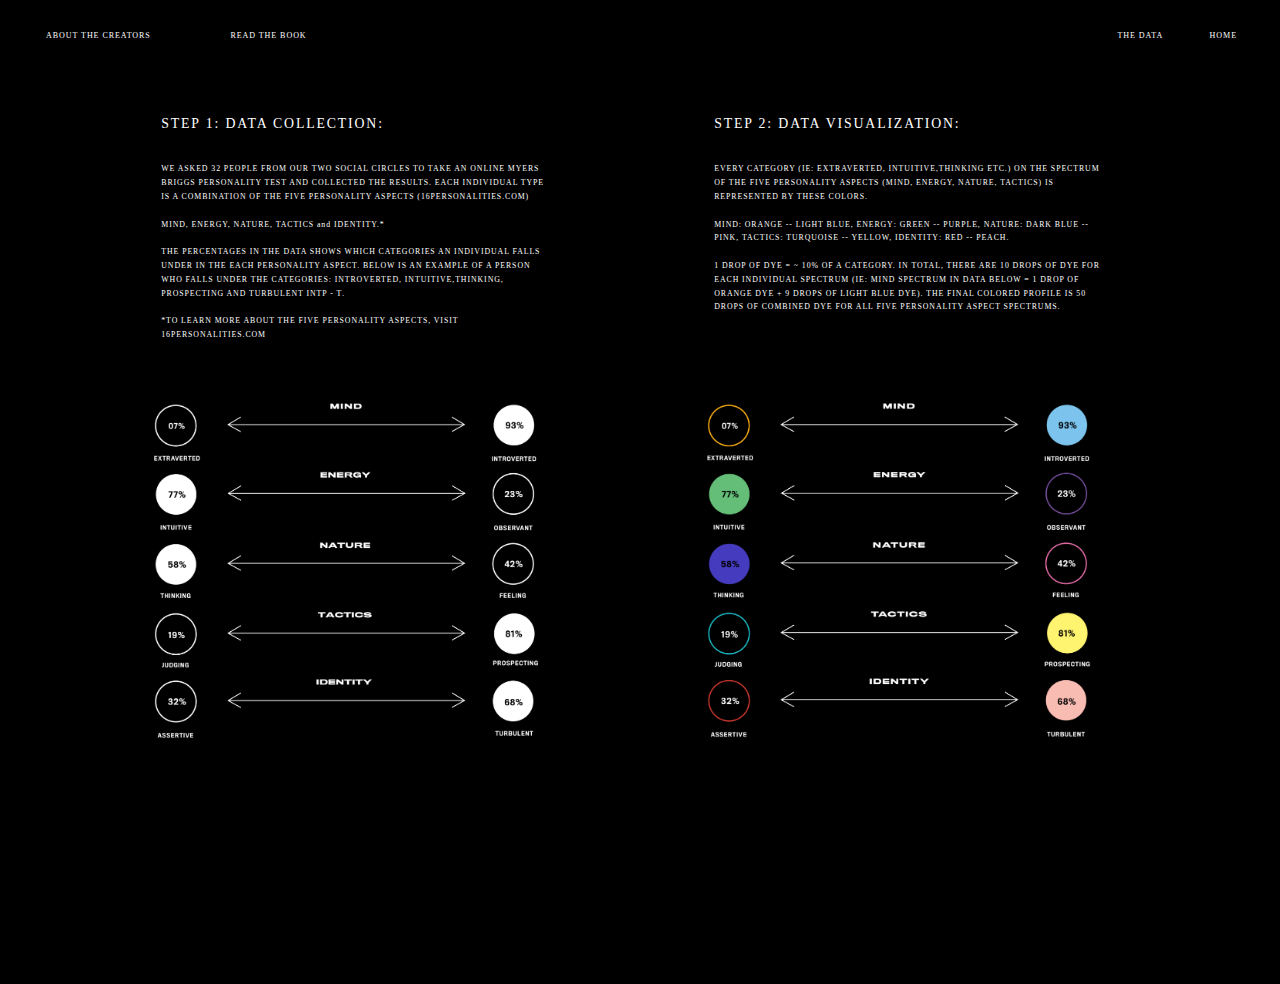
==== about.html @ 5dfc2af9 "Add files via upload" ====
<!Doctype>
<html>
  <header>
  <title>Humans In Color</title>
  </header>
<head>
    <link rel ="stylesheet" href="about.css">
    <link href="https://fonts.googleapis.com/css?family=VT323" rel="stylesheet">
    <link href="https://fonts.googleapis.com/css?family=Fira+Mono|Overpass+Mono:300,400,600,700" rel="stylesheet"><script src="jquery.js"></script>
    <script src="main.js"></script>
    <script src="sketch.js" type="text/javascript"></script>
    <meta name="viewport" content="width=device-width, initial-scale=1">
</head>
    
    <body>
        <section class="container">
             
                <p class="DC"> STEP 1: DATA COLLECTION: </p> <p class="des"><br><br>WE ASKED 32 PEOPLE FROM OUR TWO SOCIAL CIRCLES TO TAKE AN ONLINE MYERS BRIGGS PERSONALITY TEST AND COLLECTED THE RESULTS. EACH INDIVIDUAL TYPE IS A COMBINATION OF THE FIVE PERSONALITY ASPECTS (16PERSONALITIES.COM) <br><br>
                
                <span style="font-family:TGmed"> MIND, ENERGY, NATURE, TACTICS and IDENTITY.* </span>
                
                <br><br>
                
                THE PERCENTAGES IN THE DATA SHOWS WHICH CATEGORIES AN INDIVIDUAL FALLS UNDER IN THE EACH PERSONALITY ASPECT. BELOW IS AN EXAMPLE OF A PERSON WHO FALLS UNDER THE CATEGORIES: INTROVERTED, INTUITIVE,THINKING, PROSPECTING AND TURBULENT <span style="font-family:TGmed" style="letter-spacing:.95vw">INTP - T</span>.  
            <br><br>
            
           *TO LEARN MORE ABOUT THE FIVE PERSONALITY ASPECTS, VISIT 16PERSONALITIES.COM
           </p>
        </section>
        
            <img class="container2" src="Intro_Graph_01.png">
        
        <section class="container3">
            
                <p class="DV"> STEP 2: DATA VISUALIZATION:</p><p class="des2">
                <br><br>
                EVERY CATEGORY (IE: EXTRAVERTED, INTUITIVE,THINKING ETC.) ON THE SPECTRUM OF THE FIVE PERSONALITY ASPECTS (MIND, ENERGY, NATURE, TACTICS) IS REPRESENTED BY THESE COLORS.
           <br><br>
            <span style="font-family: TGmed">MIND</span>: ORANGE -- LIGHT BLUE, <span style="font-family: TGmed">ENERGY</span>: GREEN -- PURPLE, <span style="font-family: TGmed">NATURE</span>: DARK BLUE -- PINK, <span style="font-family: TGmed">TACTICS</span>: TURQUOISE -- YELLOW, <span style="font-family: TGmed">IDENTITY</span>: RED -- PEACH.
 
        
                <br><br>
                
                1 DROP OF DYE = ~ 10% OF A CATEGORY. IN TOTAL, THERE ARE 10 DROPS OF DYE FOR EACH INDIVIDUAL SPECTRUM (IE: MIND SPECTRUM IN DATA BELOW = 1 DROP OF ORANGE DYE + 9 DROPS OF LIGHT BLUE DYE). THE FINAL COLORED PROFILE IS 50 DROPS OF COMBINED DYE FOR ALL FIVE PERSONALITY ASPECT SPECTRUMS.
        </p>
        </section>
        
        <img class="container4" src="Intro_Graph_02.png">
        
        <section>
            <a href="index.html" class="home">HOME</a>
            <a href="https://issuu.com/michellew97/docs/hic_final02" class="book">READ THE BOOK</a>
            <a href="about.html" class="creator">ABOUT THE CREATORS</a>
            <a href="Participants.html" class="data">THE DATA</a>
            
        </section>
        
                
        
       <!-- <section>
            <div class="dropdown">
                <button onclick="myFunction()" class="dropbtn"></button>
            <div id="myDropdown" class="dropdown-content">
                <a href="index.html">HOME</a>
                <a href="Mind.html">MIND</a>
                <a href="Energy.html">ENERGY</a>
                <a href="Nature.html">NATURE</a>
                <a href="Tactics.html">TACTICS</a>
                <a href="Identity.html">IDENTITY</a>
                <a href="Participants.html">PARTICIPANTS</a> 
                </div>
            </div>
        </section> -->
    </body>
</html>
---- about.css ----
@font-face { 
   font-family: "PTMONO"; 
   src: url('PTMono.ttc'); 
}

@font-face { 
   font-family: "RMmed"; 
   src: url('RobotoMono-Medium.otf'); 
}

@font-face {
    font-family:"TGmed";
    src: url(TitlingGothicFBNar-Med.otf);
}

@font-face {
    font-family:"LGbold";
    src: url(LetterGothicStd-Bold.otf);
}


body {
    background-color: black;
    zoom:90%;
}

/* removes blue highlight */
input:focus,
select:focus,
textarea:focus,
button:focus {
    outline: none;
}
.DC{
    position: absolute;
    top: 1vw;
    left:2vw;
    font-family: 'TGmed';
    letter-spacing: .16vw;
    font-weight: 50px;
    line-height: 1.2vw;
    font-size: 1.2vw;
    color: white;
    
}

.DV{
    position: absolute;
    top: 1vw;
    left:2vw;
    font-family: 'TGmed';
    letter-spacing: .16vw;
    font-weight: 50px;
    line-height: 1.2vw;
    font-size: 1.2vw;
    color: white;
    
}
.container{
    position: absolute;
    padding:18vw;
    left:12vw;
    top:8vw;
}

.container2{
    position: absolute;
    top:35vw;
    left:13.4vw;
    width:30%;
    margin-bottom: 5vw;
    
}

.container3{
    position: absolute;
    padding:18vw;
    left:60vw;
    top:8vw;
    
}

.container4{
    position: absolute;
    top:35vw;
    left: 61.4vw;
    width: 30%;
    margin-bottom: 5vw;
    
}

.des {
    position: absolute;
    top: 3vw;
    left:2vw;
    font-family: 'RMmed';
    letter-spacing: .08vw;
    font-weight: 50px;
    line-height: 1.2vw;
    font-size: .68vw;
    color: white;
}

.des2 {
   position: absolute;
    top: 3vw;
    left:2vw;
    font-family: 'RMmed';
    letter-spacing: .08vw;
    font-weight: 50px;
    line-height: 1.2vw;
    font-size: .68vw;
    color: white;
}

.home {
    /*-webkit-transform: rotate(-90deg);*/
    position: absolute;
    text-align: left;
    top:2vw;
    left:105vw;
    font-family:"TGmed";
    letter-spacing: .08vw;
    line-height: 2.2vw;
    font-size: .7vw;
    color: white;
    text-decoration: none;
}
.home:hover {
    color: blue;
}

.book {
    position: absolute;
    text-align: left;
    top:2vw;
    left:20vw;
    font-family:"TGmed";
    letter-spacing: .08vw;
    line-height: 2.2vw;
    font-size: .7vw;
    color: white;
    text-decoration: none;
    
}

.book:hover {
    color: blue;
}

.creator{
    position: absolute;
    text-align: left;
    top:2vw;
    left:4vw;
    font-family:"TGmed";
    letter-spacing: .08vw;
    line-height: 2.2vw;
    font-size: .7vw;
    color: white;
    text-decoration: none;  
}

.creator:hover {
    color: blue;
}

.data{
    position: absolute;
    text-align: left;
    top:2vw;
    left:97vw;
    font-family:"TGmed";
    letter-spacing: .08vw;
    line-height: 2.2vw;
    font-size: .7vw;
    color: white;
    text-decoration: none;  
}

.data:hover {
    color: blue;
}
/* Dropdown Menu */
.dropbtn {
    background-color: white;
    padding: .2vw 2vw;
    font-size: 16px;
    border: none;
    cursor: pointer; 
}
/* The container <div> - needed to position the dropdown content */
.dropdown {
    position: absolute;
    top: 3vw;
    left: 100vw;
}
/* Dropdown Content */
.dropdown-content {
    display: none;
    position: absolute;
    background-color: none;
    top: 1vw;
    z-index: 1;
    margin-left:-1.5vw;
}
/* Links inside the dropdown */
.dropdown-content a {
    color: white;
    font-size: .7vw;
    font-family: 'Fira Mono', monospace;
    padding: 1vw 1vw;
    text-decoration: none;
    text-align: center;
    display: block;
}

/* Change color of dropdown links on hover */
.dropdown-content a:hover {background-color: none}
/* Show the dropdown menu (use JS to add this class to the .dropdown-content container when the user clicks on the dropdown button) */
.show {display:block;}
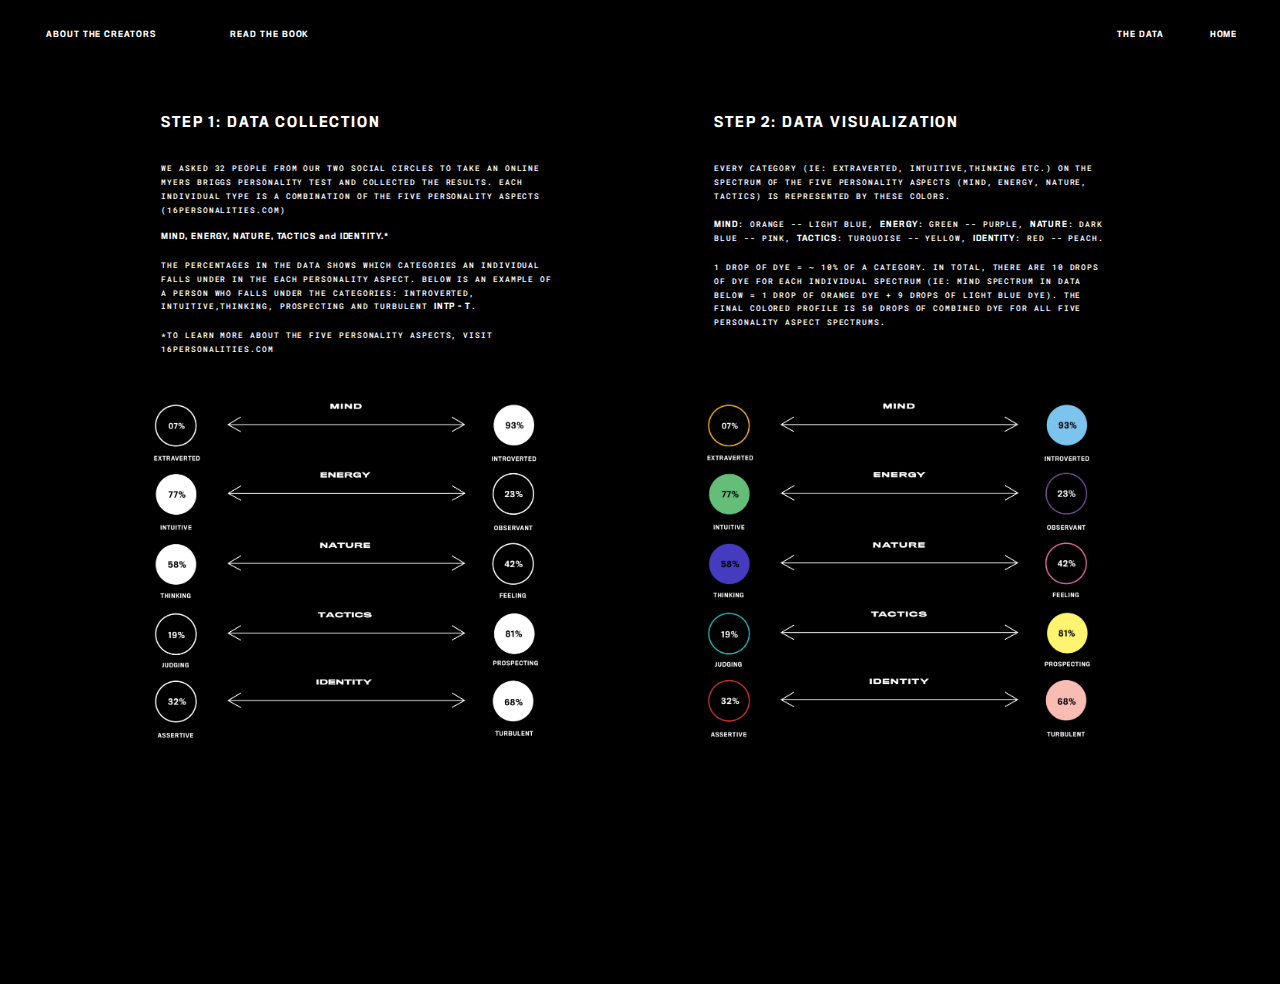
==== commit ced038d0: "Update about.html" ====
--- a/about.html
+++ b/about.html
@@ -15,7 +15,7 @@
     <body>
         <section class="container">
              
-                <p class="DC"> STEP 1: DATA COLLECTION: </p> <p class="des"><br><br>WE ASKED 32 PEOPLE FROM OUR TWO SOCIAL CIRCLES TO TAKE AN ONLINE MYERS BRIGGS PERSONALITY TEST AND COLLECTED THE RESULTS. EACH INDIVIDUAL TYPE IS A COMBINATION OF THE FIVE PERSONALITY ASPECTS (16PERSONALITIES.COM) <br><br>
+                <p class="DC"> STEP 1: DATA COLLECTION </p> <p class="des"><br><br>WE ASKED 32 PEOPLE FROM OUR TWO SOCIAL CIRCLES TO TAKE AN ONLINE MYERS BRIGGS PERSONALITY TEST AND COLLECTED THE RESULTS. EACH INDIVIDUAL TYPE IS A COMBINATION OF THE FIVE PERSONALITY ASPECTS (16PERSONALITIES.COM) <br><br>
                 
                 <span style="font-family:TGmed"> MIND, ENERGY, NATURE, TACTICS and IDENTITY.* </span>
                 
@@ -32,7 +32,7 @@
         
         <section class="container3">
             
-                <p class="DV"> STEP 2: DATA VISUALIZATION:</p><p class="des2">
+                <p class="DV"> STEP 2: DATA VISUALIZATION</p><p class="des2">
                 <br><br>
                 EVERY CATEGORY (IE: EXTRAVERTED, INTUITIVE,THINKING ETC.) ON THE SPECTRUM OF THE FIVE PERSONALITY ASPECTS (MIND, ENERGY, NATURE, TACTICS) IS REPRESENTED BY THESE COLORS.
            <br><br>
@@ -50,7 +50,7 @@
         <section>
             <a href="index.html" class="home">HOME</a>
             <a href="https://issuu.com/michellew97/docs/hic_final02" class="book">READ THE BOOK</a>
-            <a href="about.html" class="creator">ABOUT THE CREATORS</a>
+            <a href="creators.html" class="creator">ABOUT THE CREATORS</a>
             <a href="Participants.html" class="data">THE DATA</a>
             
         </section>
@@ -73,4 +73,4 @@
         </section> -->
     </body>
 </html>
-    +    
